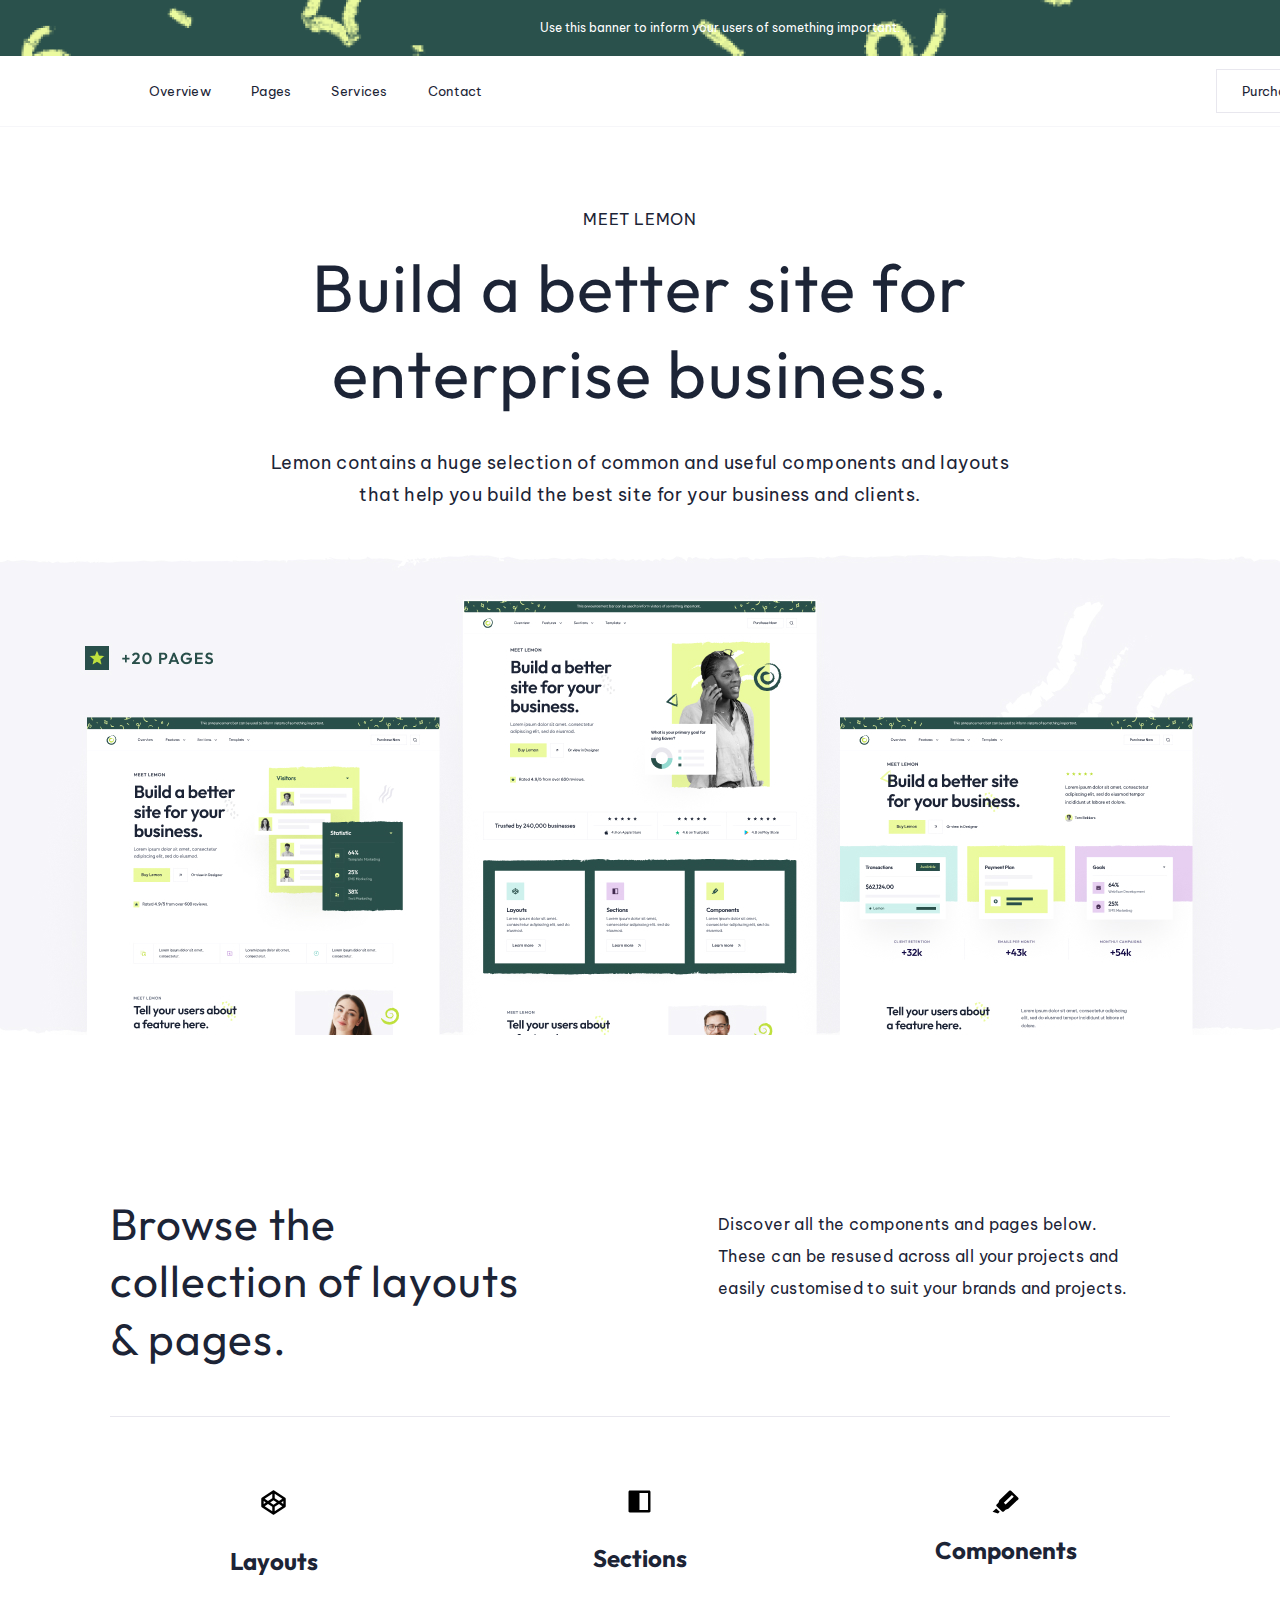
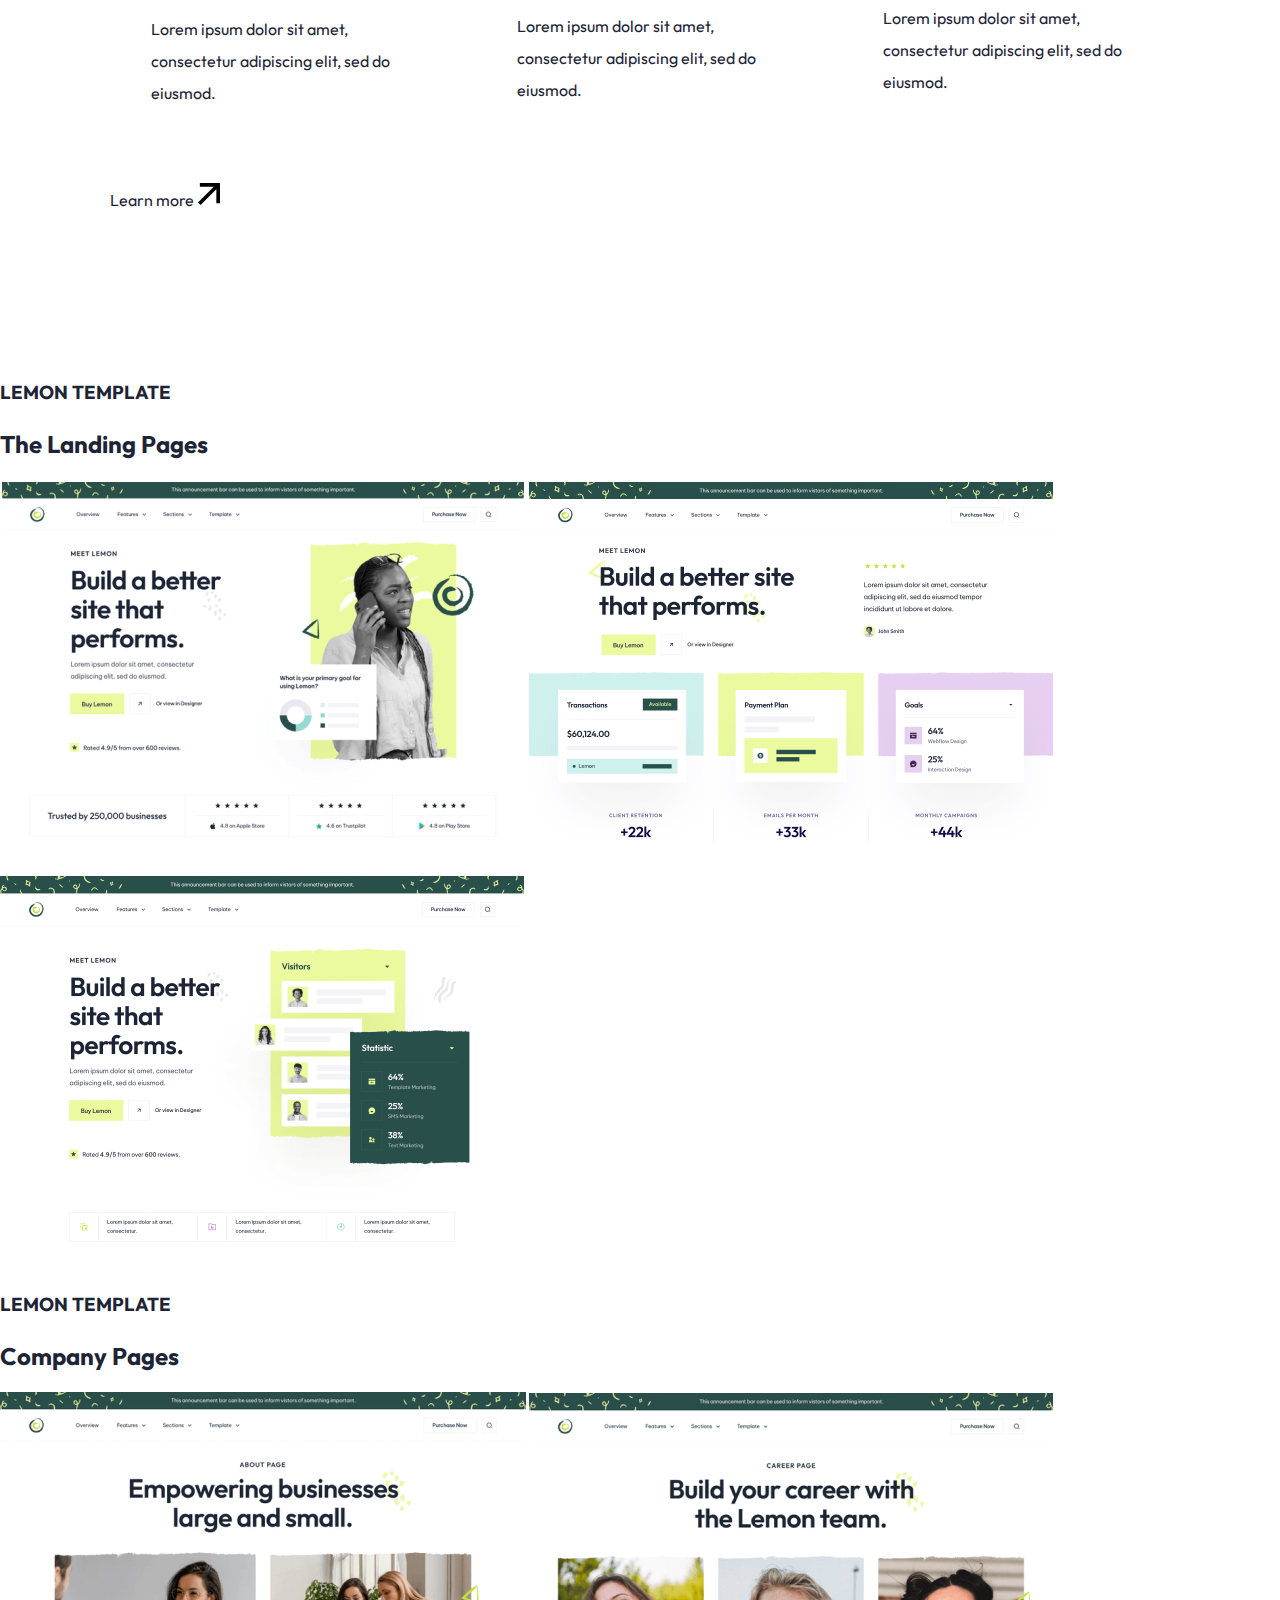
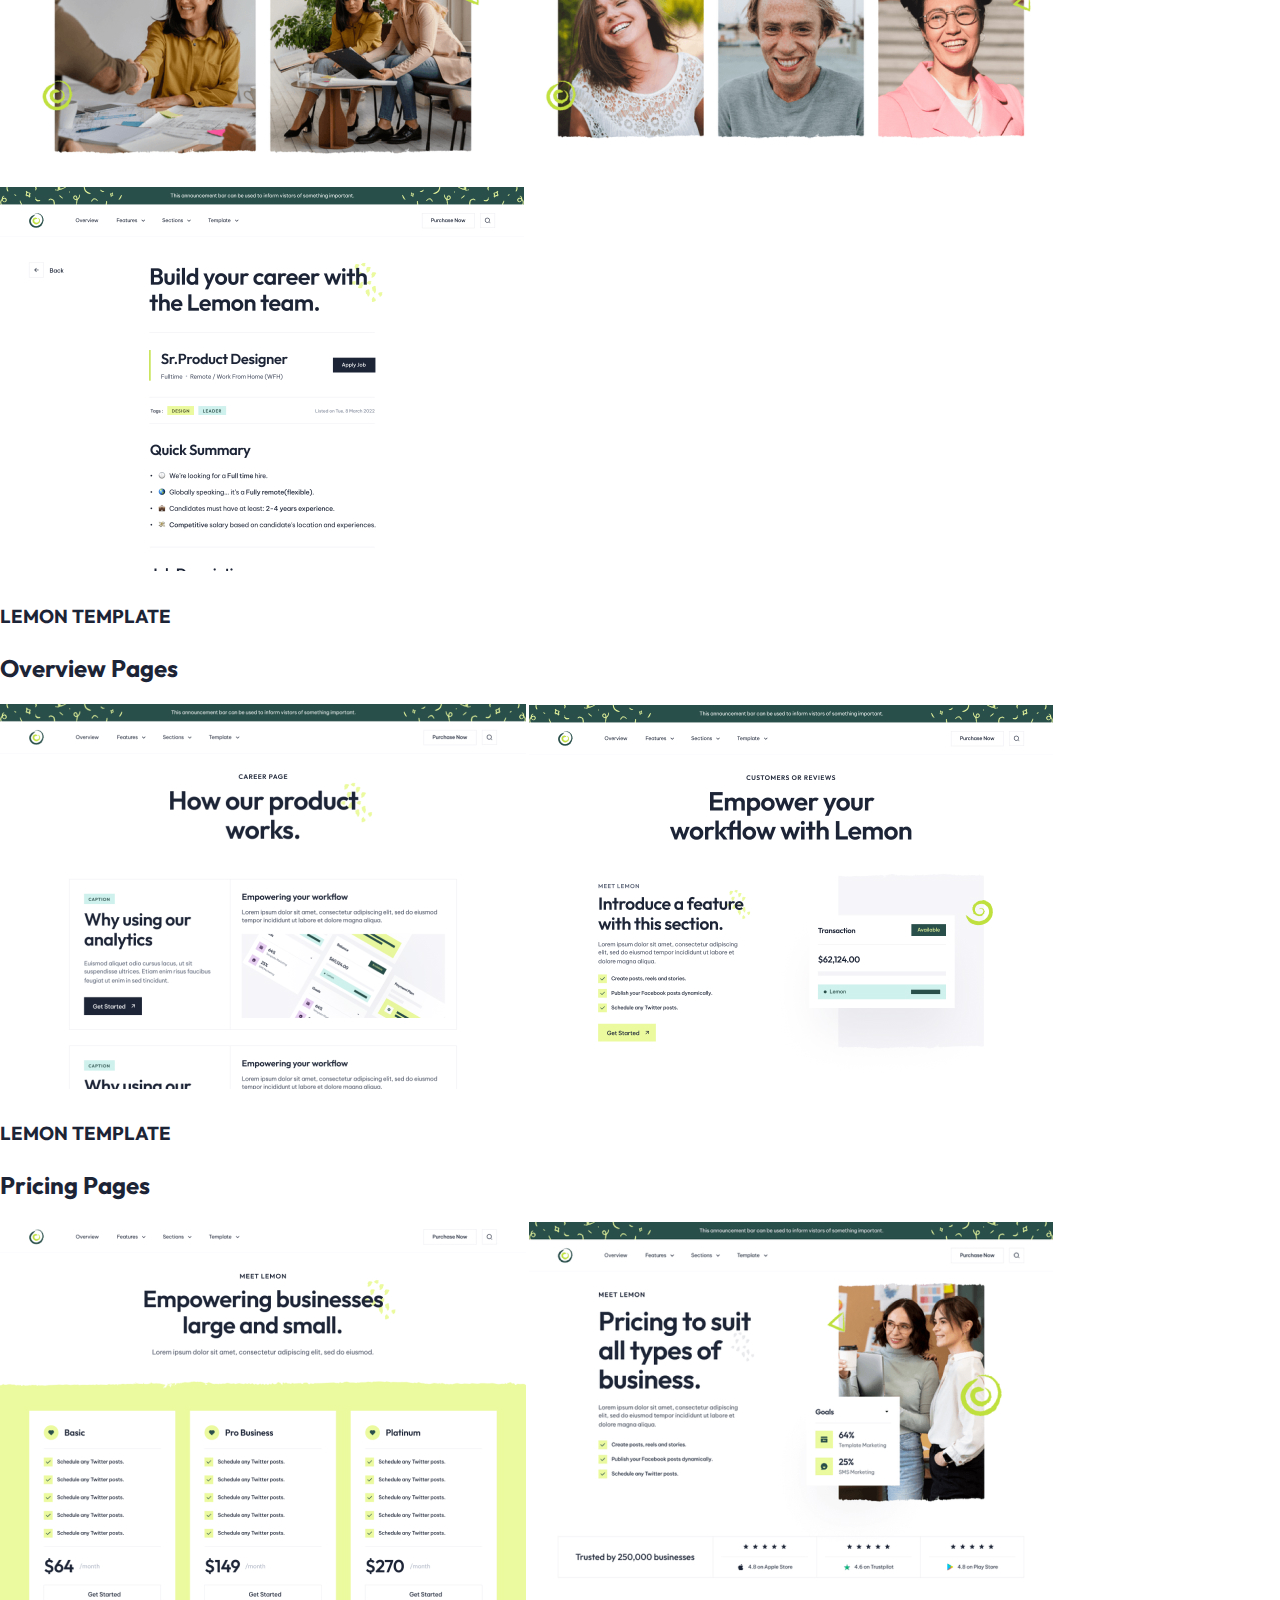
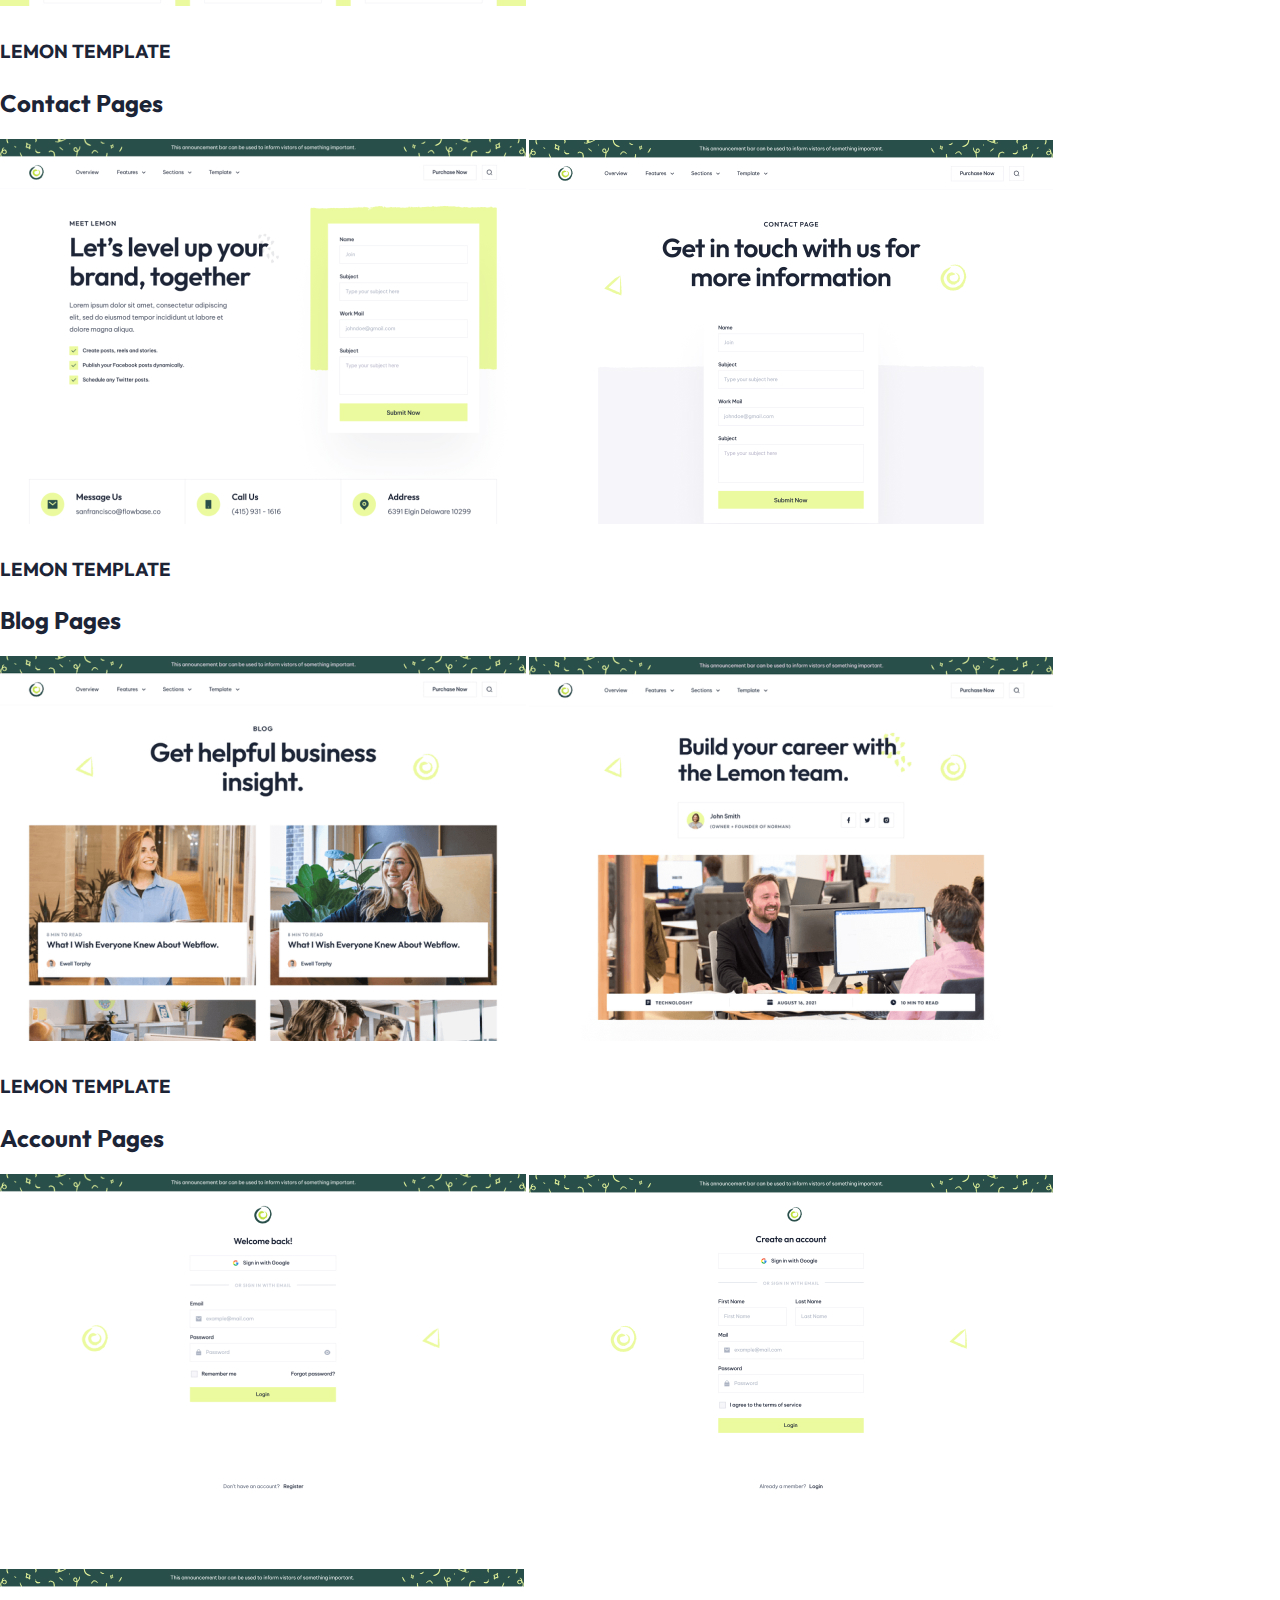
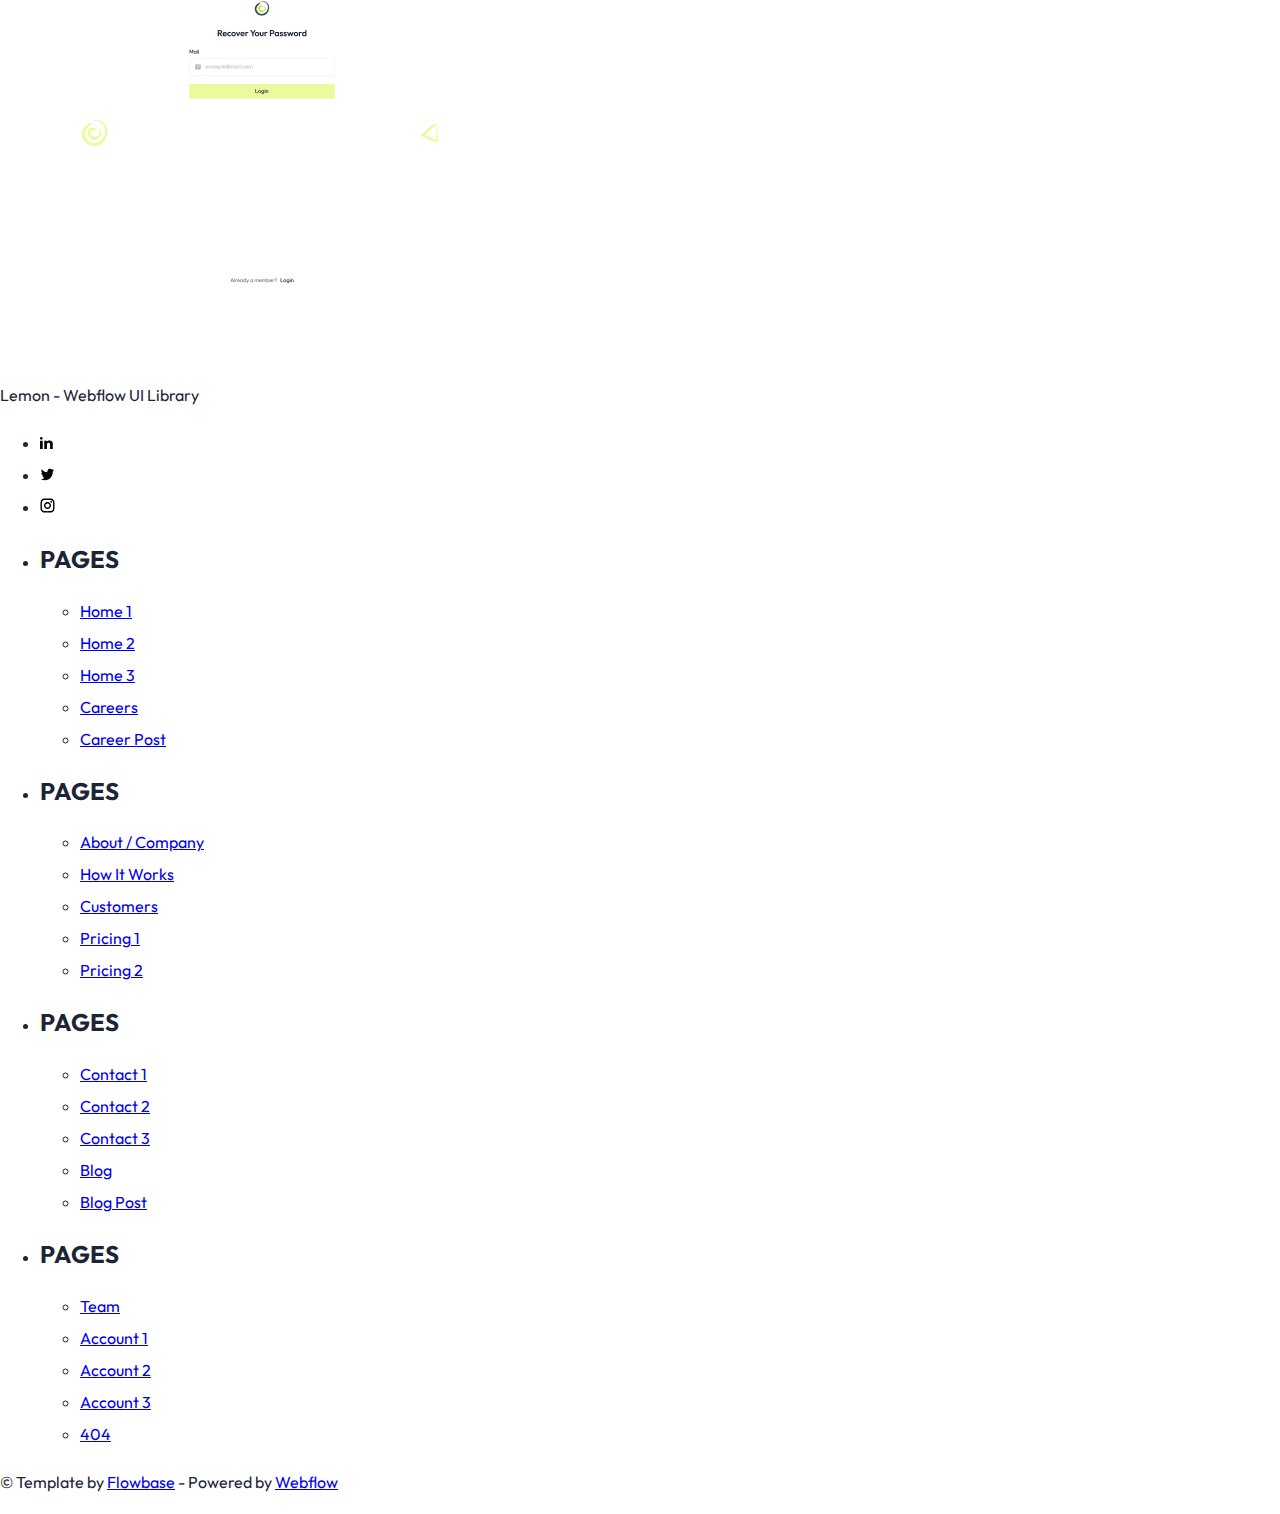
==== lemon-site/index.html @ c8328f9c "Добавляет" ====
<!DOCTYPE html>
<html lang="en">
  <head>
    <meta charset="UTF-8" />
    <meta name="viewport" content="width=device-width, initial-scale=1.0" />
    <link rel="preconnect" href="https://fonts.googleapis.com" />
    <link rel="preconnect" href="https://fonts.gstatic.com" crossorigin />
    <link
      href="https://fonts.googleapis.com/css2?family=Be+Vietnam+Pro&family=Outfit&display=swap"
      rel="stylesheet"
    />
    <link rel="stylesheet" href="css/style.css" />
    <title>Lemon</title>
  </head>
  <body>
    <header class="main-header">
      <p class="header-banner">
        Use this banner to inform your users of something important.
      </p>
      <nav class="main-header-navigation">
        <ul class="main-navigation-list">
          <li class="main-navigation-item">
            <a href="#" class="main-navigation-link">Overview</a>
          </li>
          <li class="main-navigation-item">
            <a href="#" class="main-navigation-link">Pages</a>
          </li>
          <li class="main-navigation-item">
            <a href="#" class="main-navigation-link">Services</a>
          </li>
          <li class="main-navigation-item">
            <a href="#" class="main-navigation-link">Contact</a>
          </li>
        </ul>
        <p class="header-purchase-button">
          <a href="#" class="header-purchase-link">Purchase Now</a>
        </p>
      </nav>
    </header>
    <main class="main-content">
      <section class="lead">
        <div class="lead-container">
          <h1 class="lead-title">MEET LEMON</h1>
          <p class="lead-parachraf">
            Build a better site for enterprise business.
          </p>
          <p class="lead-description">
            Lemon contains a huge selection of common and useful components and
            layouts that help you build the best site for your business and
            clients.
          </p>
        </div>

        <img
          src="img/promo-img.jpg"
          alt="lead-photo"
          class="lead-img"
          width="1280"
          height="480"
        />
      </section>
      <section class="advantages">
        <div class="advantages-container">
          <p class="advantages-lead">
            Browse the collection of layouts & pages.
          </p>
          <p class="advantages-description">
            Discover all the components and pages below. These can be resused
            across all your projects and easily customised to suit your brands
            and projects.
          </p>
        </div>
        <ul class="advantages-list">
          <li class="advantages-item">
            <div class="advantages-img-style">
              <img
                src="img/section-icon-1.svg"
                alt="box"
                class="advantages-item-img"
                width="25.46"
                height="25.46"
              />
            </div>
            <h2 class="advantages-item-title">Layouts</h2>
            <p class="advantages-item-description">
              Lorem ipsum dolor sit amet, consectetur adipiscing elit, sed do
              eiusmod.
            </p>
          </li>
          <li class="advantages-item">
            <div class="advantages-img-style">
              <img
                src="img/section-icon-2.svg"
                alt="window"
                class="advantages-item-img"
                width="22.92"
                height="22.92"
              />
            </div>

            <h2 class="advantages-item-title">Sections</h2>
            <p class="advantages-item-description">
              Lorem ipsum dolor sit amet, consectetur adipiscing elit, sed do
              eiusmod.
            </p>
          </li>
          <li class="advantages-item">
            <img
              src="img/section-icon-3.svg"
              alt="pen"
              class="advantages-item-img"
              width="26.03"
              height="24.23"
            />
            <h2 class="advantages-item-title">Components</h2>
            <p class="advantages-item-description">
              Lorem ipsum dolor sit amet, consectetur adipiscing elit, sed do
              eiusmod.
            </p>
          </li>
        </ul>
        <p class="advantages-more-button">
          <span class="advantage-more-text">Learn more</span>
          <a href="#" class="advantages-more-link">
            <img
              src="img/more-arrow.svg"
              alt="More"
              class="advantages-more-img"
              width="24"
              height="24"
            />
          </a>
        </p>
      </section>
      <section class="lemon-site-previews">
        <section class="lemon-landing lemon-preview-section">
          <h3 class="lemon-title">LEMON TEMPLATE</h3>
          <h2 class="lemon-section-title">The Landing Pages</h2>
          <img
            src="img/landing-photop-1.jpg"
            alt="landing photo"
            class="landing-img"
            width="526"
            height="386"
          />
          <img
            src="img/landing-photop-2.jpg"
            alt="landing photo"
            class="landing-img"
            width="524"
            height="384"
          />
          <img
            src="img/landing-photop-3.jpg"
            alt="landing photo"
            class="landing-img"
            width="524"
            height="384"
          />
        </section>

        <section class="company-landing lemon-preview-section">
          <h3 class="lemon-title">LEMON TEMPLATE</h3>
          <h2 class="lemon-section-title">Company Pages</h2>
          <img
            src="img/company-img-1.jpg"
            alt="company photo"
            class="company-img"
            width="526"
            height="385"
          />
          <img
            src="img/company-img-2.jpg"
            alt="company photo"
            class="company-img"
            width="524"
            height="384"
          />
          <img
            src="img/company-img-3.jpg"
            alt="company photo"
            class="company-img"
            width="524"
            height="384"
          />
        </section>

        <section class="overview-landing lemon-preview-section">
          <h3 class="lemon-title">LEMON TEMPLATE</h3>
          <h2 class="lemon-section-title">Overview Pages</h2>
          <img
            src="img/overview-img-1.jpg"
            alt="overview photo"
            class="overview-img"
            width="526"
            height="385"
          />
          <img
            src="img/overview-img-2.jpg"
            alt="overview photo"
            class="overview-img"
            width="524"
            height="384"
          />
        </section>

        <section class="pricing-landing lemon-preview-section">
          <h3 class="lemon-title">LEMON TEMPLATE</h3>
          <h2 class="lemon-section-title">Pricing Pages</h2>
          <img
            src="img/pricing-img-1.jpg"
            alt="pricing photo"
            class="pricing-img"
            width="526"
            height="385"
          />
          <img
            src="img/pricing-img-2.jpg"
            alt="pricing photo"
            class="pricing-img"
            width="524"
            height="384"
          />
        </section>

        <section class="contact-landing lemon-preview-section">
          <h3 class="lemon-title">LEMON TEMPLATE</h3>
          <h2 class="lemon-section-title">Contact Pages</h2>
          <img
            src="img/contact-img-1.jpg"
            alt="contact photo"
            class="contact-img"
            width="526"
            height="385"
          />
          <img
            src="img/contact-img-2.jpg"
            alt="contact photo"
            class="contact-img"
            width="524"
            height="384"
          />
        </section>

        <section class="blog-landing lemon-preview-section">
          <h3 class="lemon-title">LEMON TEMPLATE</h3>
          <h2 class="lemon-section-title">Blog Pages</h2>
          <img
            src="img/blog-img-1.jpg"
            alt="blog photo"
            class="blog-img"
            width="526"
            height="385"
          />
          <img
            src="img/blog-img-2.jpg"
            alt="blog photo"
            class="blog-img"
            width="524"
            height="384"
          />
        </section>

        <section class="account-landing lemon-preview-section">
          <h3 class="lemon-title">LEMON TEMPLATE</h3>
          <h2 class="lemon-section-title">Account Pages</h2>
          <img
            src="img/account-img-1.jpg"
            alt="account photo"
            class="account-img"
            width="526"
            height="385"
          />
          <img
            src="img/account-img-2.jpg"
            alt="account photo"
            class="account-img"
            width="524"
            height="384"
          />
          <img
            src="img/account-img-3.jpg"
            alt="account photo"
            class="account-img"
            width="524"
            height="384"
          />
        </section>
      </section>
    </main>
    <footer class="main-footer">
      <p class="main-footer-description">Lemon - Webflow UI Library</p>
      <ul class="main-footer-social-list">
        <li class="social-list-item">
          <a href="#" class="social-list-link"
            ><img
              src="img/in.svg"
              alt="in"
              class="social-list-img"
              width="12.75"
              height="12"
          /></a>
        </li>
        <li class="social-list-item">
          <a href="#" class="social-list-link"
            ><img
              src="img/twitter.svg"
              alt="twitter"
              class="social-list-img"
              width="15.29"
              height="12.43"
          /></a>
        </li>
        <li class="social-list-item">
          <a href="#" class="social-list-link"
            ><img
              src="img/instagramm.svg"
              alt="instagramm"
              class="social-list-img"
              width="15"
              height="15"
          /></a>
        </li>
      </ul>

      <ul class="main-footer-navigation-list">
        <li class="main-footer-navigation-item">
          <h2 class="topic-title">PAGES</h2>
          <ul class="topic-list">
            <li class="topic-list-item">
              <a href="#" class="topic-item-link">Home 1</a>
            </li>
            <li class="topic-list-item">
              <a href="#" class="topic-item-link">Home 2</a>
            </li>
            <li class="topic-list-item">
              <a href="#" class="topic-item-link">Home 3</a>
            </li>
            <li class="topic-list-item">
              <a href="#" class="topic-item-link">Careers</a>
            </li>
            <li class="topic-list-item">
              <a href="#" class="topic-item-link">Career Post</a>
            </li>
          </ul>
        </li>

        <li class="main-footer-navigation-item">
          <h2 class="topic-title">PAGES</h2>
          <ul class="topic-list">
            <li class="topic-list-item">
              <a href="#" class="topic-item-link">About / Company</a>
            </li>
            <li class="topic-list-item">
              <a href="#" class="topic-item-link">How It Works</a>
            </li>
            <li class="topic-list-item">
              <a href="#" class="topic-item-link">Customers</a>
            </li>
            <li class="topic-list-item">
              <a href="#" class="topic-item-link">Pricing 1</a>
            </li>
            <li class="topic-list-item">
              <a href="#" class="topic-item-link">Pricing 2</a>
            </li>
          </ul>
        </li>

        <li class="main-footer-navigation-item">
          <h2 class="topic-title">PAGES</h2>
          <ul class="topic-list">
            <li class="topic-list-item">
              <a href="#" class="topic-item-link">Contact 1</a>
            </li>
            <li class="topic-list-item">
              <a href="#" class="topic-item-link">Contact 2</a>
            </li>
            <li class="topic-list-item">
              <a href="#" class="topic-item-link">Contact 3</a>
            </li>
            <li class="topic-list-item">
              <a href="#" class="topic-item-link">Blog</a>
            </li>
            <li class="topic-list-item">
              <a href="#" class="topic-item-link">Blog Post</a>
            </li>
          </ul>
        </li>

        <li class="main-footer-navigation-item">
          <h2 class="topic-title">PAGES</h2>
          <ul class="topic-list">
            <li class="topic-list-item">
              <a href="#" class="topic-item-link">Team</a>
            </li>
            <li class="topic-list-item">
              <a href="#" class="topic-item-link">Account 1</a>
            </li>
            <li class="topic-list-item">
              <a href="#" class="topic-item-link">Account 2</a>
            </li>
            <li class="topic-list-item">
              <a href="#" class="topic-item-link">Account 3</a>
            </li>
            <li class="topic-list-item">
              <a href="#" class="topic-item-link">404</a>
            </li>
          </ul>
        </li>
      </ul>
      <p class="copyright">
        © Template by <a href="#" class="copyright-link">Flowbase</a> - Powered
        by <a href="#" class="copyright-link">Webflow</a>
      </p>
    </footer>
  </body>
</html>
---- lemon-site/css/style.css ----
body {
  margin: 0;
  padding: 0;
  font-family: "Outfit", sans-serif;
  font-size: 16px;
  line-height: 32px;
  color: #1c2436;
  background-color: #ffffff;
}

.main-header {
  width: 1440px;
  margin: 0 auto;
  margin-bottom: 80px;
  padding: 0;
  border-bottom: 1px solid #f6f6f9;
}

.header-banner {
  font-family: "Be Vietnam Pro";
  font-size: 12px;
  line-height: 24px;
  text-align: center;
  background-image: url(../img/header-bg.png);
  margin: 0;
  padding: 16px 0;
  color: #ffffff;
}

.main-header-navigation {
  width: 1280px;
  margin: 0 auto;
  display: flex;
  justify-content: space-between;
}

.main-navigation-list {
  display: flex;
  align-items: center;
  gap: 40px;
  margin-left: 68.8px;
  padding: 0;
  list-style-type: none;
  font-family: Be Vietnam Pro;
  font-size: 13px;
  line-height: 24px;
  letter-spacing: 0.28px;
}

.main-navigation-link {
  color: #1c2436;
  text-decoration: none;
}

.header-purchase-button {
  display: flex;
  font-family: Be Vietnam Pro;
  font-size: 13px;
  line-height: 24px; /* 184.615% */
  letter-spacing: 0.14px;
}

.header-purchase-link {
  color: #1c2436;
  text-decoration: none;
  padding: 9px 25px;
  border: 1px solid #e8e7ee;
}

.lead {
  width: 1280px;
  margin: 0 auto;
  margin-bottom: 160px;
  padding: 0;
}

.lead-container {
  width: 770px;
  margin: 0 auto;
  margin-bottom: 40px;
  padding-bottom: 4px;
}

.lead-title {
  text-align: center;
  font-family: Be Vietnam Pro;
  font-size: 16px;
  font-weight: 400;
  line-height: 24px; /* 150% */
  letter-spacing: 0.64px;
  text-transform: uppercase;
  margin: 0;
  margin-bottom: 13px;
}

.lead-parachraf {
  text-align: center;
  font-size: 67px;
  line-height: 86.4px; /* 128.955% */
  letter-spacing: 1.44px;
  margin: 0;
  margin-bottom: 30px;
}

.lead-description {
  text-align: center;
  font-family: Be Vietnam Pro;
  font-size: 18px;
  letter-spacing: 0.36px;
  margin: 0 2px;
}

.lead-img {
  display: block;
}

.advantages {
  width: 1060px;
  margin: 0 auto;
  margin-bottom: 160px;
}

.advantages-lead {
  font-size: 44px;
  line-height: 57.6px; /* 130.909% */
  letter-spacing: 0.96px;
  margin: 0;
  width: 432px;
}

.advantages-description {
  font-family: Be Vietnam Pro;
  letter-spacing: 0.36px;
  margin: 0;
  margin-bottom: 4px;
  margin-right: 21px;
  margin-top: 13px;
  width: 431px;
}

.advantages-container {
  display: flex;
  justify-content: space-between;
  margin: 0;
  margin-bottom: 32px;
  padding: 0;
  padding-bottom: 48px;
  border-bottom: 1px solid #e8e7ee;
}

.advantages-list {
  display: flex;
  flex-wrap: wrap;
  padding: 0;
  margin: 0;
  list-style: none;
  gap: 39px;
}

.advantages-item {
  width: 245px;
  padding: 41px;
  display: flex;
  flex-direction: column;
  align-items: center;
}
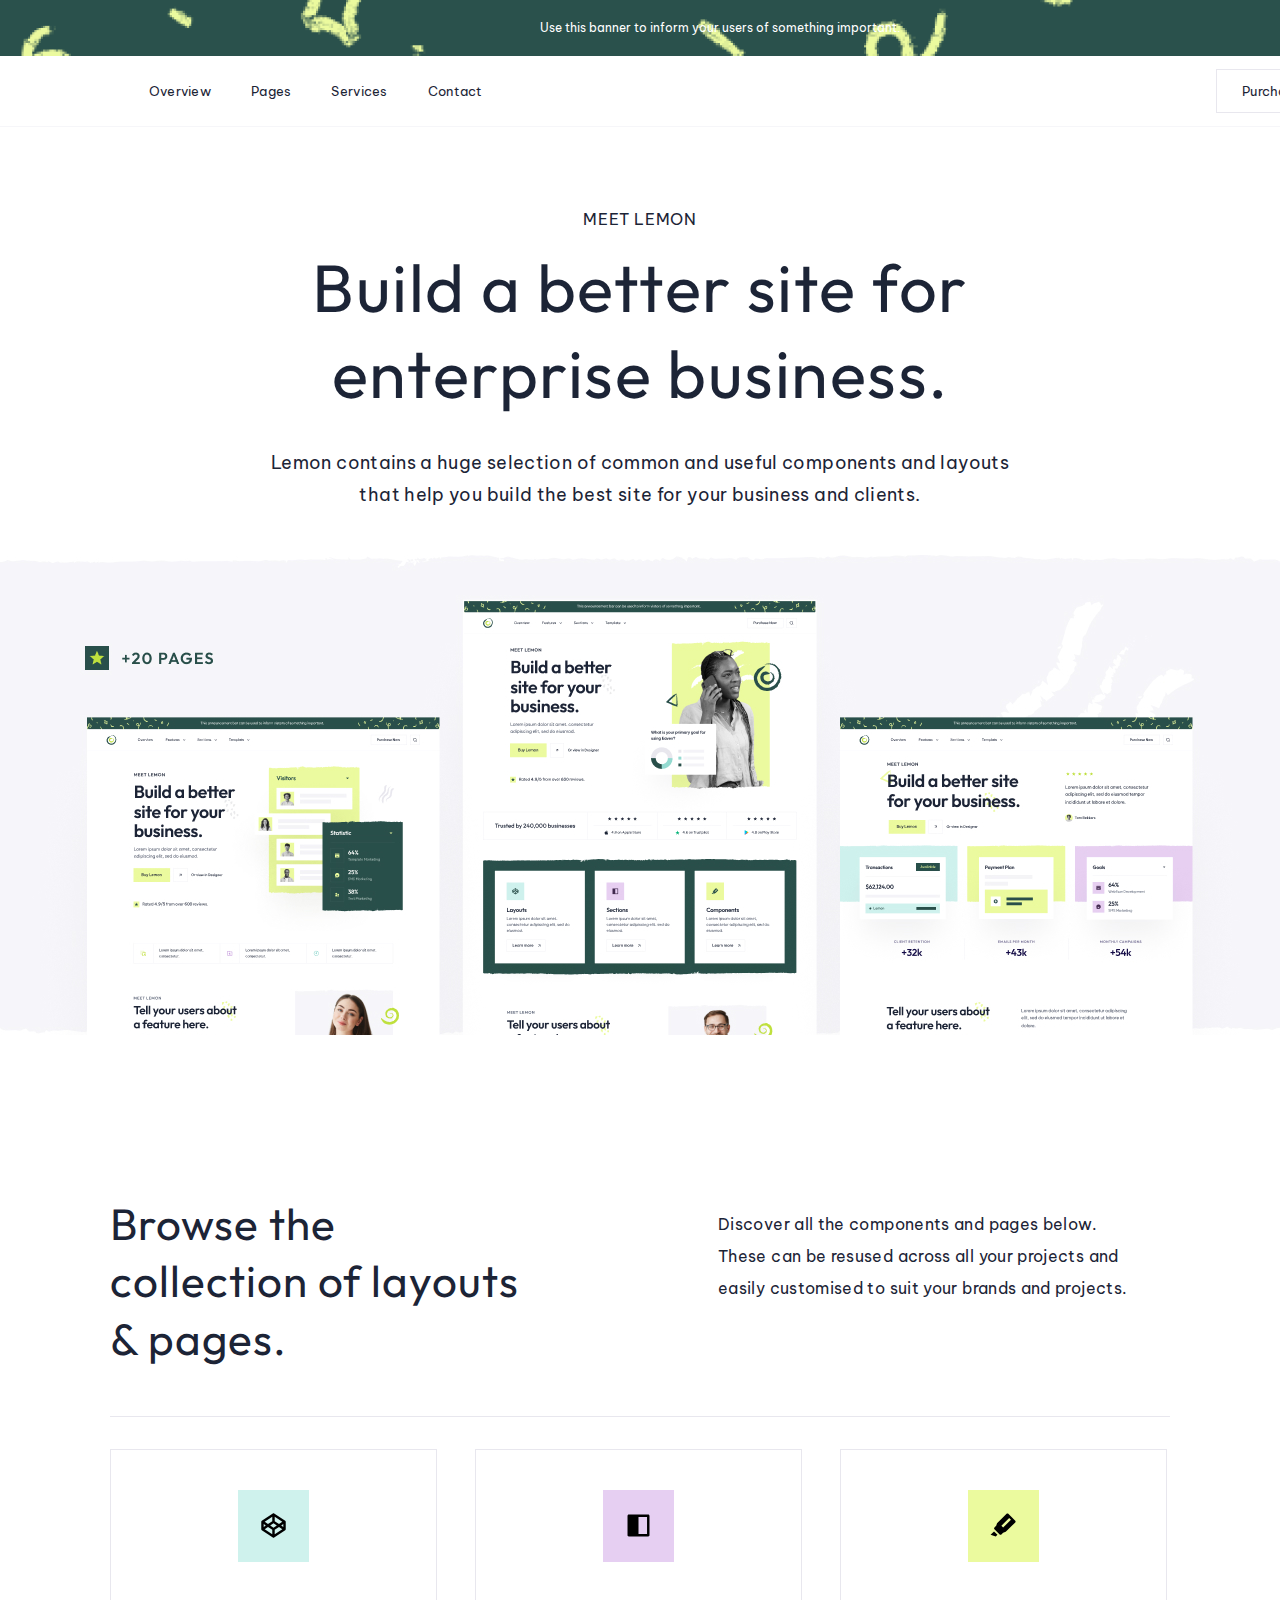
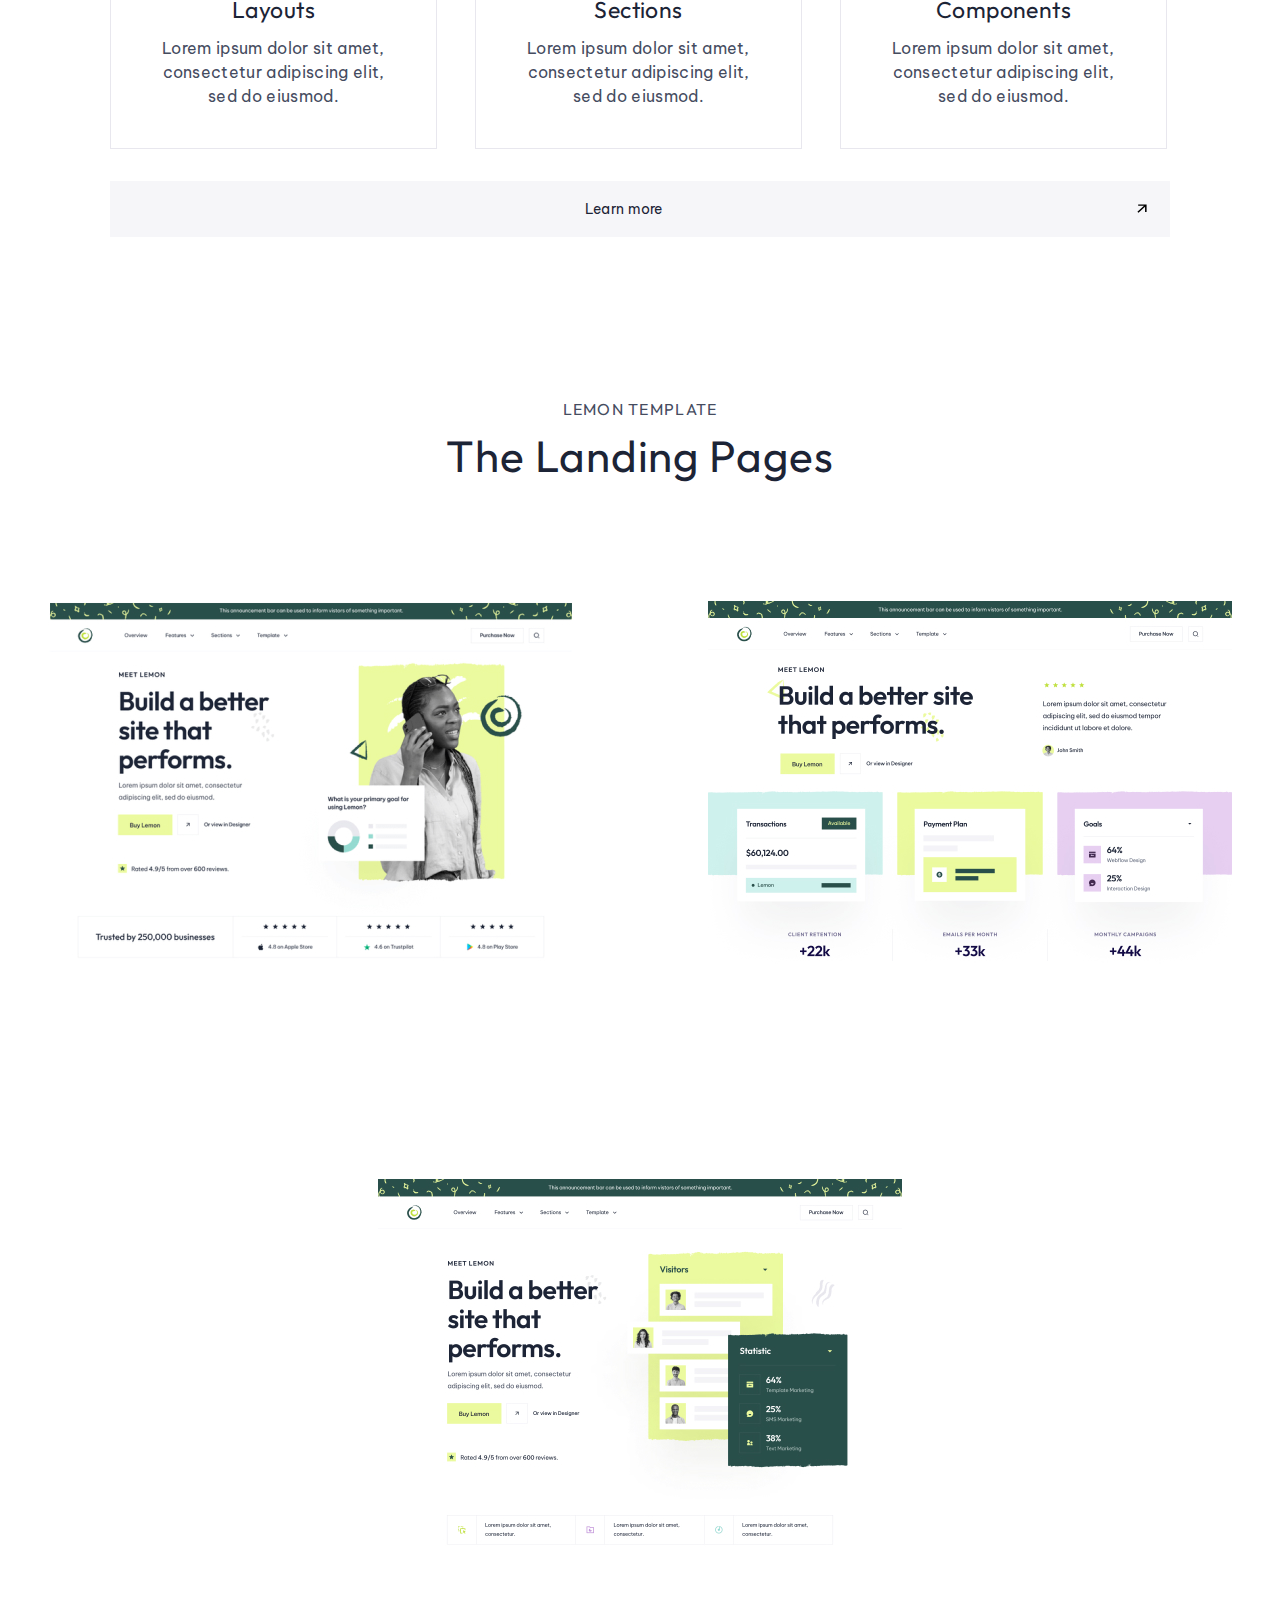
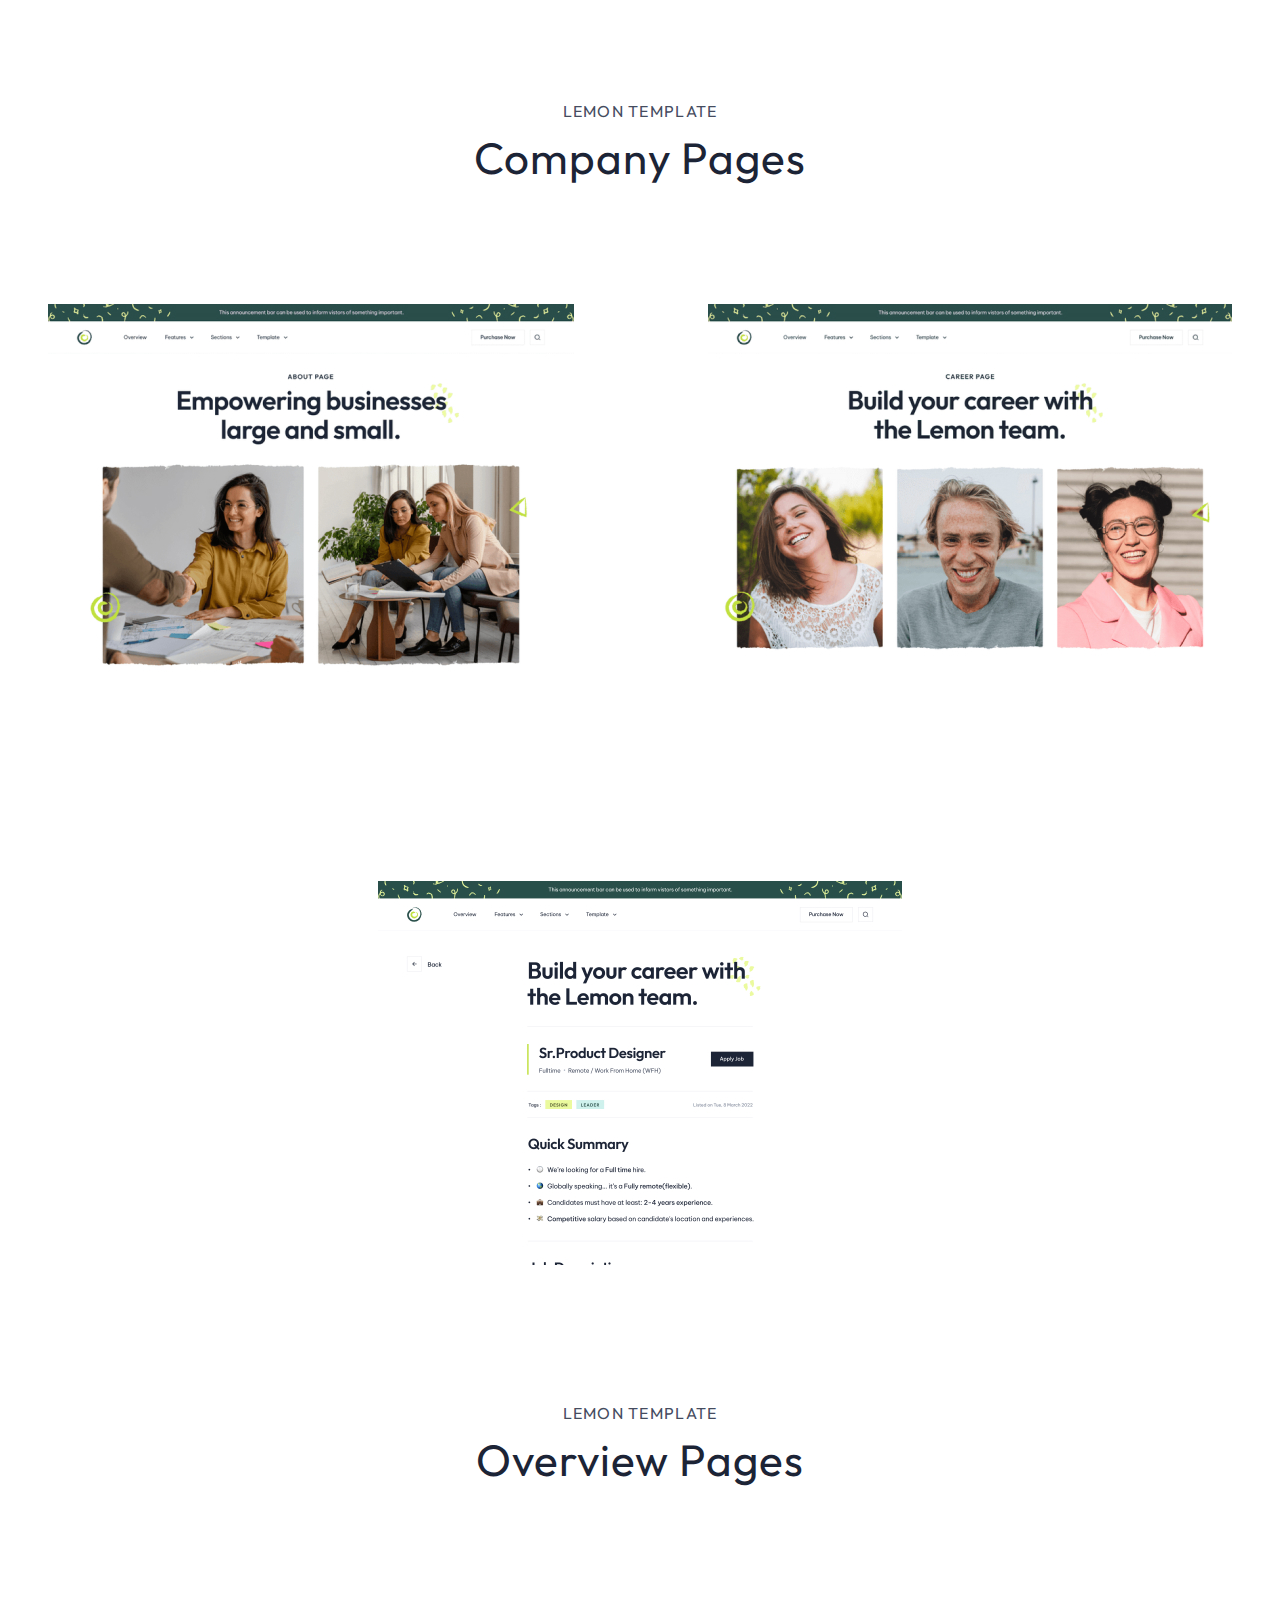
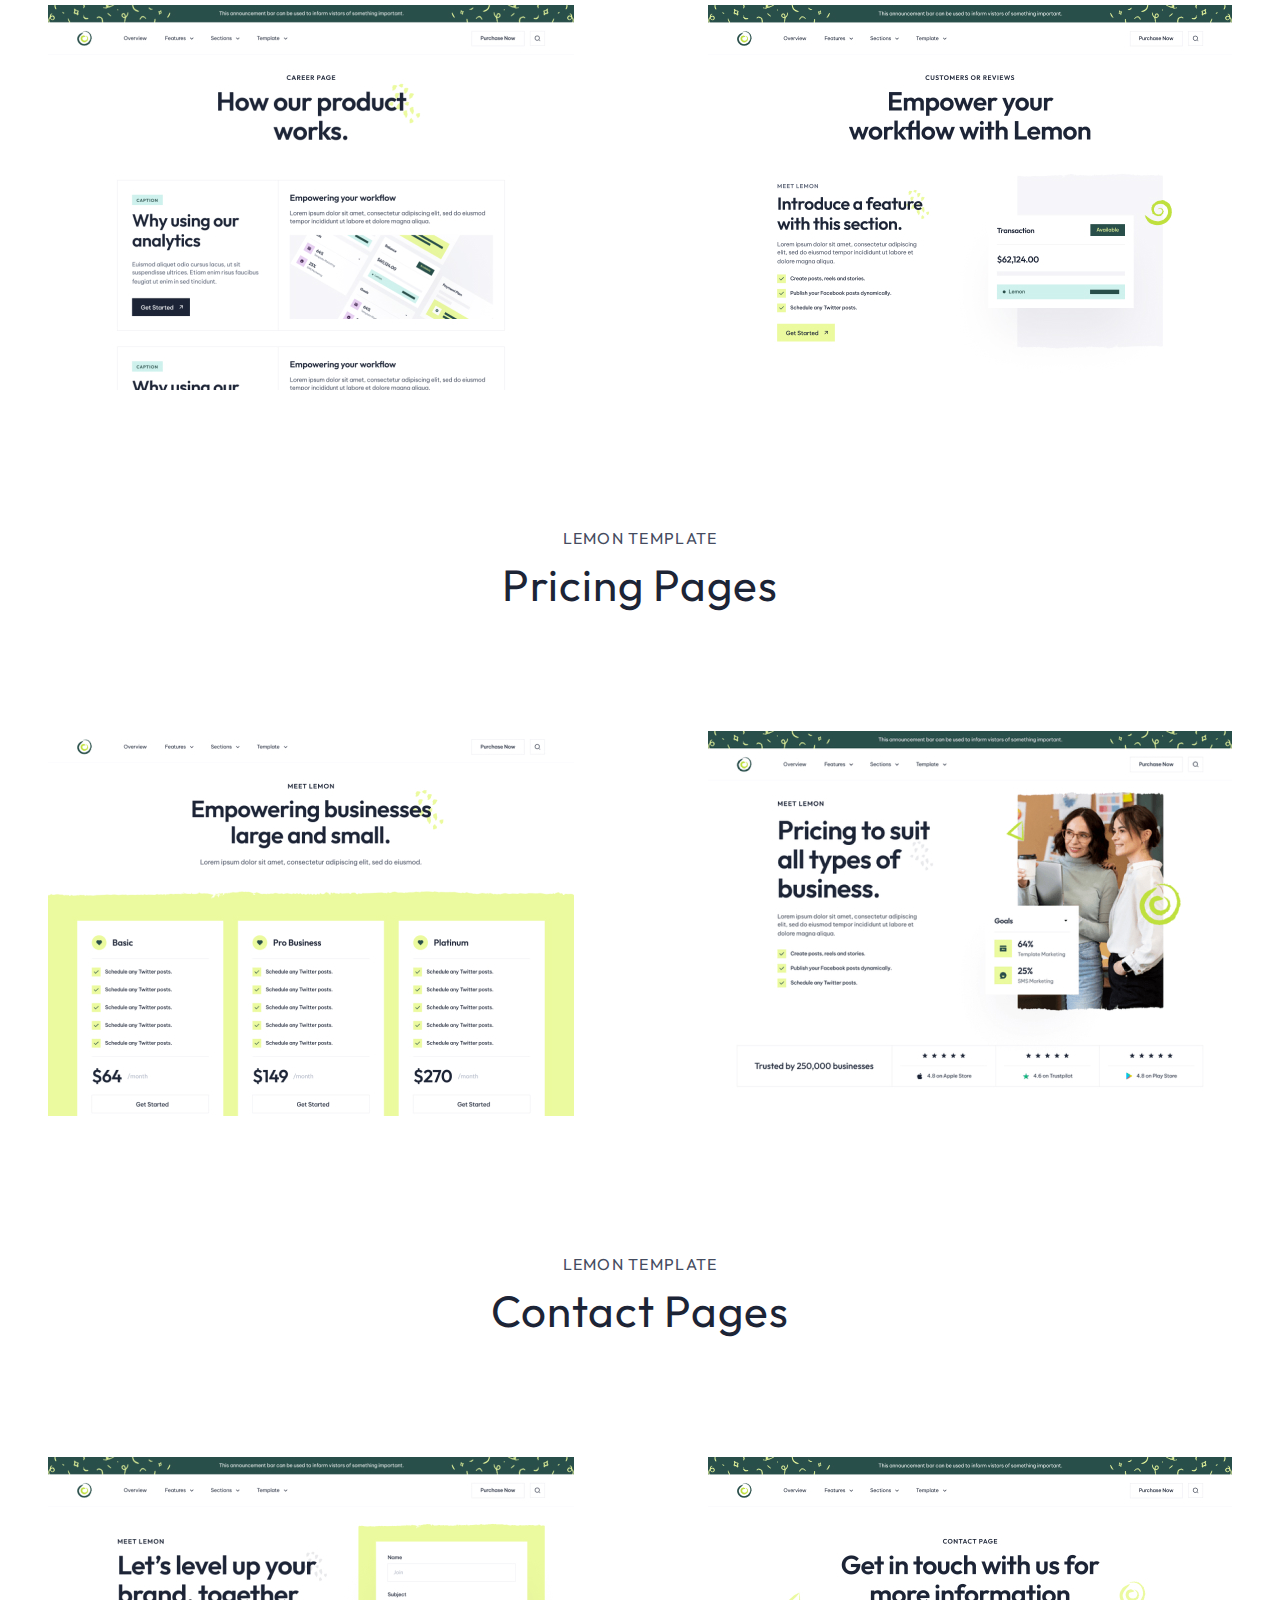
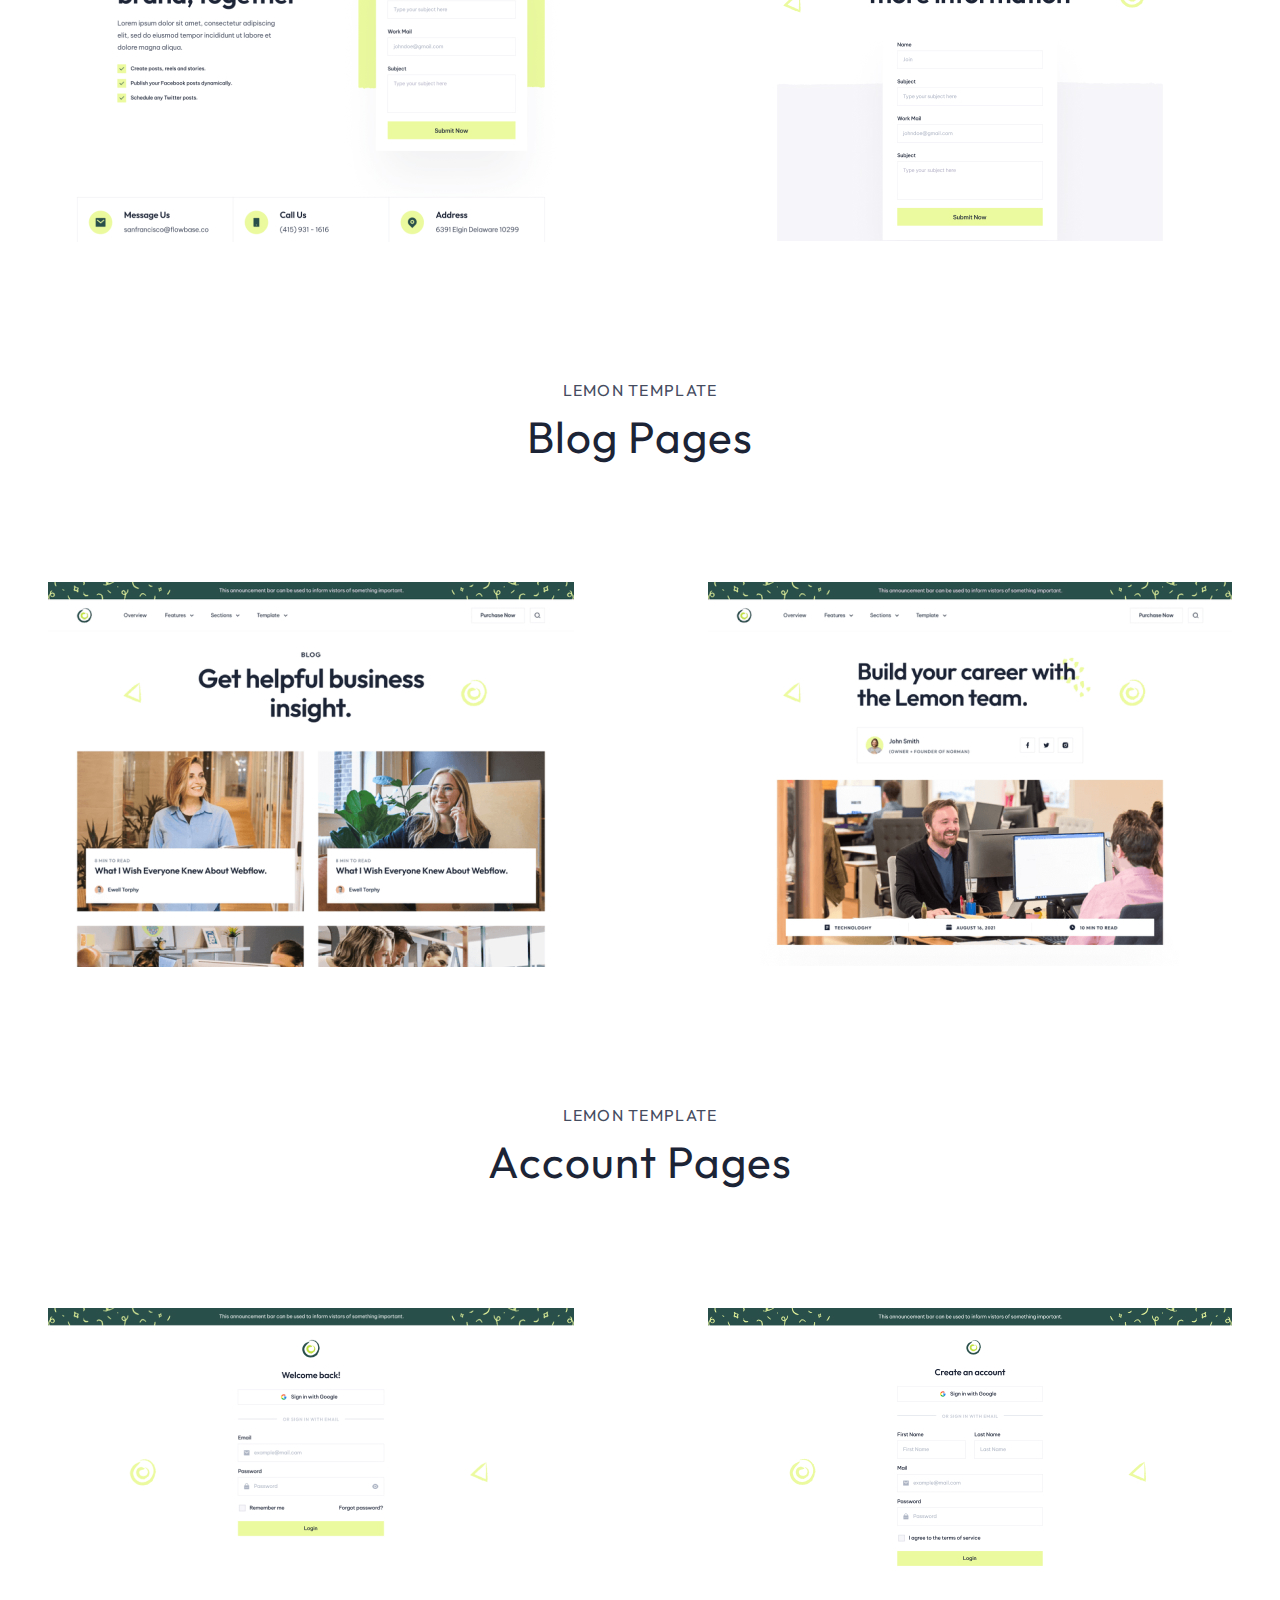
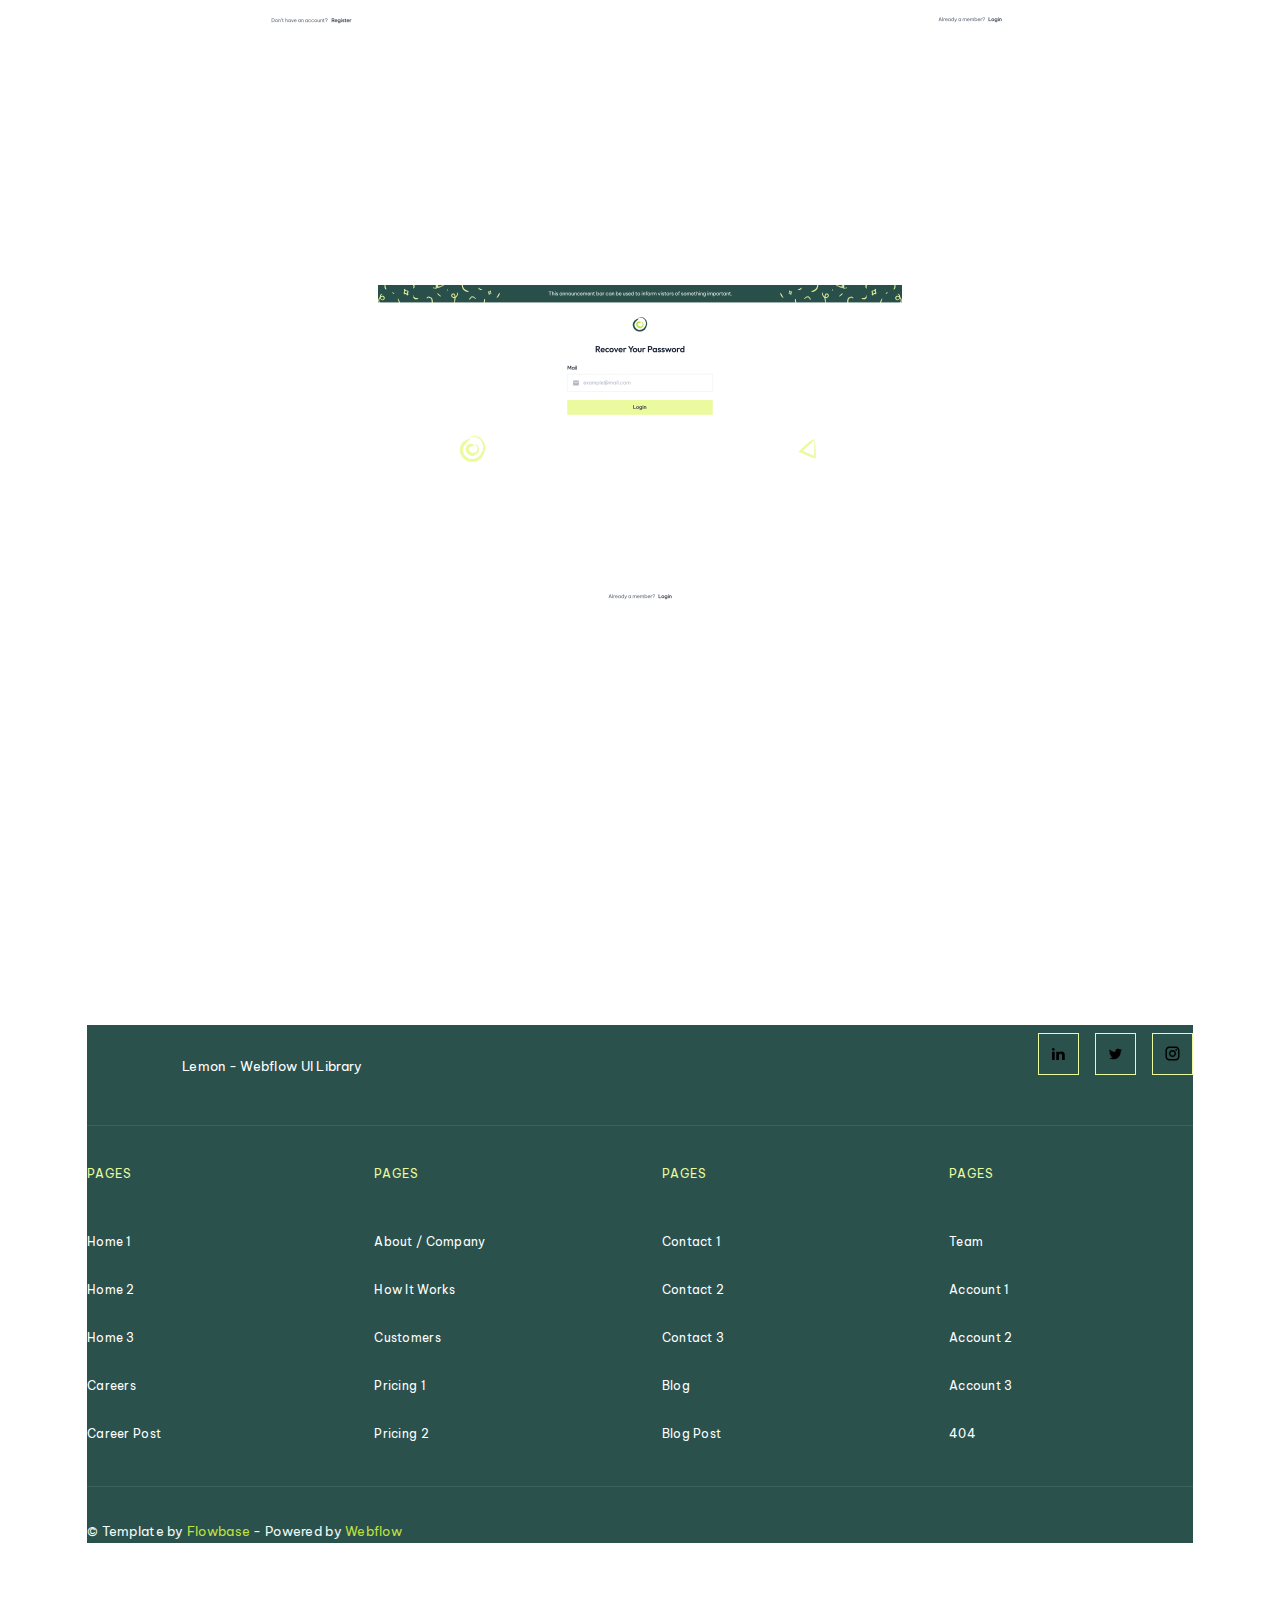
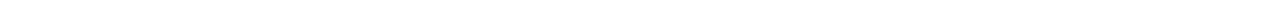
==== commit 19bffc01: "Заканчивает lemon-site" ====
--- a/lemon-site/index.html
+++ b/lemon-site/index.html
@@ -50,7 +50,6 @@
             clients.
           </p>
         </div>
-
         <img
           src="img/promo-img.jpg"
           alt="lead-photo"
@@ -76,7 +75,7 @@
               <img
                 src="img/section-icon-1.svg"
                 alt="box"
-                class="advantages-item-img"
+                class="advantages-item-img-box"
                 width="25.46"
                 height="25.46"
               />
@@ -92,12 +91,11 @@
               <img
                 src="img/section-icon-2.svg"
                 alt="window"
-                class="advantages-item-img"
+                class="advantages-item-img-window"
                 width="22.92"
                 height="22.92"
               />
             </div>
-
             <h2 class="advantages-item-title">Sections</h2>
             <p class="advantages-item-description">
               Lorem ipsum dolor sit amet, consectetur adipiscing elit, sed do
@@ -105,13 +103,15 @@
             </p>
           </li>
           <li class="advantages-item">
-            <img
-              src="img/section-icon-3.svg"
-              alt="pen"
-              class="advantages-item-img"
-              width="26.03"
-              height="24.23"
-            />
+            <div class="advantages-img-style">
+              <img
+                src="img/section-icon-3.svg"
+                alt="pen"
+                class="advantages-item-img-pen"
+                width="26.03"
+                height="24.23"
+              />
+            </div>
             <h2 class="advantages-item-title">Components</h2>
             <p class="advantages-item-description">
               Lorem ipsum dolor sit amet, consectetur adipiscing elit, sed do
@@ -126,8 +126,8 @@
               src="img/more-arrow.svg"
               alt="More"
               class="advantages-more-img"
-              width="24"
-              height="24"
+              width="9.18"
+              height="9.18"
             />
           </a>
         </p>
@@ -136,282 +136,290 @@
         <section class="lemon-landing lemon-preview-section">
           <h3 class="lemon-title">LEMON TEMPLATE</h3>
           <h2 class="lemon-section-title">The Landing Pages</h2>
-          <img
-            src="img/landing-photop-1.jpg"
-            alt="landing photo"
-            class="landing-img"
-            width="526"
-            height="386"
-          />
-          <img
-            src="img/landing-photop-2.jpg"
-            alt="landing photo"
-            class="landing-img"
-            width="524"
-            height="384"
-          />
-          <img
-            src="img/landing-photop-3.jpg"
-            alt="landing photo"
-            class="landing-img"
-            width="524"
-            height="384"
-          />
-        </section>
-
+          <div class="previews-container">
+            <img
+              src="img/landing-photop-1.jpg"
+              alt="landing photo"
+              class="landing-img previews-img"
+              width="526"
+              height="386"
+            />
+            <img
+              src="img/landing-photop-2.jpg"
+              alt="landing photo"
+              class="landing-img previews-img"
+              width="524"
+              height="384"
+            />
+            <img
+              src="img/landing-photop-3.jpg"
+              alt="landing photo"
+              class="landing-img previews-img"
+              width="524"
+              height="384"
+            />
+          </div>
+        </section>
         <section class="company-landing lemon-preview-section">
           <h3 class="lemon-title">LEMON TEMPLATE</h3>
           <h2 class="lemon-section-title">Company Pages</h2>
-          <img
-            src="img/company-img-1.jpg"
-            alt="company photo"
-            class="company-img"
-            width="526"
-            height="385"
-          />
-          <img
-            src="img/company-img-2.jpg"
-            alt="company photo"
-            class="company-img"
-            width="524"
-            height="384"
-          />
-          <img
-            src="img/company-img-3.jpg"
-            alt="company photo"
-            class="company-img"
-            width="524"
-            height="384"
-          />
-        </section>
-
+          <div class="previews-container">
+            <img
+              src="img/company-img-1.jpg"
+              alt="company photo"
+              class="company-img previews-img"
+              width="526"
+              height="385"
+            />
+            <img
+              src="img/company-img-2.jpg"
+              alt="company photo"
+              class="company-img previews-img"
+              width="524"
+              height="384"
+            />
+            <img
+              src="img/company-img-3.jpg"
+              alt="company photo"
+              class="company-img previews-img"
+              width="524"
+              height="384"
+            />
+          </div>
+        </section>
         <section class="overview-landing lemon-preview-section">
           <h3 class="lemon-title">LEMON TEMPLATE</h3>
           <h2 class="lemon-section-title">Overview Pages</h2>
-          <img
-            src="img/overview-img-1.jpg"
-            alt="overview photo"
-            class="overview-img"
-            width="526"
-            height="385"
-          />
-          <img
-            src="img/overview-img-2.jpg"
-            alt="overview photo"
-            class="overview-img"
-            width="524"
-            height="384"
-          />
-        </section>
-
+          <div class="previews-container">
+            <img
+              src="img/overview-img-1.jpg"
+              alt="overview photo"
+              class="overview-img previews-img"
+              width="526"
+              height="385"
+            />
+            <img
+              src="img/overview-img-2.jpg"
+              alt="overview photo"
+              class="overview-img previews-img"
+              width="524"
+              height="384"
+            />
+          </div>
+        </section>
         <section class="pricing-landing lemon-preview-section">
           <h3 class="lemon-title">LEMON TEMPLATE</h3>
           <h2 class="lemon-section-title">Pricing Pages</h2>
-          <img
-            src="img/pricing-img-1.jpg"
-            alt="pricing photo"
-            class="pricing-img"
-            width="526"
-            height="385"
-          />
-          <img
-            src="img/pricing-img-2.jpg"
-            alt="pricing photo"
-            class="pricing-img"
-            width="524"
-            height="384"
-          />
-        </section>
-
+          <div class="previews-container">
+            <img
+              src="img/pricing-img-1.jpg"
+              alt="pricing photo"
+              class="pricing-img previews-img"
+              width="526"
+              height="385"
+            />
+            <img
+              src="img/pricing-img-2.jpg"
+              alt="pricing photo"
+              class="pricing-img previews-img"
+              width="524"
+              height="384"
+            />
+          </div>
+        </section>
         <section class="contact-landing lemon-preview-section">
           <h3 class="lemon-title">LEMON TEMPLATE</h3>
           <h2 class="lemon-section-title">Contact Pages</h2>
-          <img
-            src="img/contact-img-1.jpg"
-            alt="contact photo"
-            class="contact-img"
-            width="526"
-            height="385"
-          />
-          <img
-            src="img/contact-img-2.jpg"
-            alt="contact photo"
-            class="contact-img"
-            width="524"
-            height="384"
-          />
-        </section>
-
+          <div class="previews-container">
+            <img
+              src="img/contact-img-1.jpg"
+              alt="contact photo"
+              class="contact-img previews-img"
+              width="526"
+              height="385"
+            />
+            <img
+              src="img/contact-img-2.jpg"
+              alt="contact photo"
+              class="contact-img previews-img"
+              width="524"
+              height="384"
+            />
+          </div>
+        </section>
         <section class="blog-landing lemon-preview-section">
           <h3 class="lemon-title">LEMON TEMPLATE</h3>
           <h2 class="lemon-section-title">Blog Pages</h2>
-          <img
-            src="img/blog-img-1.jpg"
-            alt="blog photo"
-            class="blog-img"
-            width="526"
-            height="385"
-          />
-          <img
-            src="img/blog-img-2.jpg"
-            alt="blog photo"
-            class="blog-img"
-            width="524"
-            height="384"
-          />
-        </section>
-
+          <div class="previews-container">
+            <img
+              src="img/blog-img-1.jpg"
+              alt="blog photo"
+              class="blog-img previews-img"
+              width="526"
+              height="385"
+            />
+            <img
+              src="img/blog-img-2.jpg"
+              alt="blog photo"
+              class="blog-img previews-img"
+              width="524"
+              height="384"
+            />
+          </div>
+        </section>
         <section class="account-landing lemon-preview-section">
           <h3 class="lemon-title">LEMON TEMPLATE</h3>
           <h2 class="lemon-section-title">Account Pages</h2>
-          <img
-            src="img/account-img-1.jpg"
-            alt="account photo"
-            class="account-img"
-            width="526"
-            height="385"
-          />
-          <img
-            src="img/account-img-2.jpg"
-            alt="account photo"
-            class="account-img"
-            width="524"
-            height="384"
-          />
-          <img
-            src="img/account-img-3.jpg"
-            alt="account photo"
-            class="account-img"
-            width="524"
-            height="384"
-          />
+          <div class="previews-container">
+            <img
+              src="img/account-img-1.jpg"
+              alt="account photo"
+              class="account-img previews-img"
+              width="526"
+              height="385"
+            />
+            <img
+              src="img/account-img-2.jpg"
+              alt="account photo"
+              class="account-img previews-img"
+              width="524"
+              height="384"
+            />
+            <img
+              src="img/account-img-3.jpg"
+              alt="account photo"
+              class="account-img previews-img"
+              width="524"
+              height="384"
+            />
+          </div>
         </section>
       </section>
     </main>
     <footer class="main-footer">
-      <p class="main-footer-description">Lemon - Webflow UI Library</p>
-      <ul class="main-footer-social-list">
-        <li class="social-list-item">
-          <a href="#" class="social-list-link"
-            ><img
-              src="img/in.svg"
-              alt="in"
-              class="social-list-img"
-              width="12.75"
-              height="12"
-          /></a>
-        </li>
-        <li class="social-list-item">
-          <a href="#" class="social-list-link"
-            ><img
-              src="img/twitter.svg"
-              alt="twitter"
-              class="social-list-img"
-              width="15.29"
-              height="12.43"
-          /></a>
-        </li>
-        <li class="social-list-item">
-          <a href="#" class="social-list-link"
-            ><img
-              src="img/instagramm.svg"
-              alt="instagramm"
-              class="social-list-img"
-              width="15"
-              height="15"
-          /></a>
-        </li>
-      </ul>
-
-      <ul class="main-footer-navigation-list">
-        <li class="main-footer-navigation-item">
-          <h2 class="topic-title">PAGES</h2>
-          <ul class="topic-list">
-            <li class="topic-list-item">
-              <a href="#" class="topic-item-link">Home 1</a>
+      <div class="footer-container">
+        <div class="social-container">
+          <p class="main-footer-description">Lemon - Webflow UI Library</p>
+          <ul class="main-footer-social-list">
+            <li class="social-list-item">
+              <a href="#" class="social-list-link"
+                ><img
+                  src="img/in.svg"
+                  alt="in"
+                  class="social-list-img"
+                  width="12.75"
+                  height="12"
+              /></a>
             </li>
-            <li class="topic-list-item">
-              <a href="#" class="topic-item-link">Home 2</a>
+            <li class="social-list-item">
+              <a href="#" class="social-list-link"
+                ><img
+                  src="img/twitter.svg"
+                  alt="twitter"
+                  class="social-list-img"
+                  width="15.29"
+                  height="12.43"
+              /></a>
             </li>
-            <li class="topic-list-item">
-              <a href="#" class="topic-item-link">Home 3</a>
-            </li>
-            <li class="topic-list-item">
-              <a href="#" class="topic-item-link">Careers</a>
-            </li>
-            <li class="topic-list-item">
-              <a href="#" class="topic-item-link">Career Post</a>
+            <li class="social-list-item">
+              <a href="#" class="social-list-link"
+                ><img
+                  src="img/instagramm.svg"
+                  alt="instagramm"
+                  class="social-list-img"
+                  width="15"
+                  height="15"
+              /></a>
             </li>
           </ul>
-        </li>
-
-        <li class="main-footer-navigation-item">
-          <h2 class="topic-title">PAGES</h2>
-          <ul class="topic-list">
-            <li class="topic-list-item">
-              <a href="#" class="topic-item-link">About / Company</a>
-            </li>
-            <li class="topic-list-item">
-              <a href="#" class="topic-item-link">How It Works</a>
-            </li>
-            <li class="topic-list-item">
-              <a href="#" class="topic-item-link">Customers</a>
-            </li>
-            <li class="topic-list-item">
-              <a href="#" class="topic-item-link">Pricing 1</a>
-            </li>
-            <li class="topic-list-item">
-              <a href="#" class="topic-item-link">Pricing 2</a>
-            </li>
-          </ul>
-        </li>
-
-        <li class="main-footer-navigation-item">
-          <h2 class="topic-title">PAGES</h2>
-          <ul class="topic-list">
-            <li class="topic-list-item">
-              <a href="#" class="topic-item-link">Contact 1</a>
-            </li>
-            <li class="topic-list-item">
-              <a href="#" class="topic-item-link">Contact 2</a>
-            </li>
-            <li class="topic-list-item">
-              <a href="#" class="topic-item-link">Contact 3</a>
-            </li>
-            <li class="topic-list-item">
-              <a href="#" class="topic-item-link">Blog</a>
-            </li>
-            <li class="topic-list-item">
-              <a href="#" class="topic-item-link">Blog Post</a>
-            </li>
-          </ul>
-        </li>
-
-        <li class="main-footer-navigation-item">
-          <h2 class="topic-title">PAGES</h2>
-          <ul class="topic-list">
-            <li class="topic-list-item">
-              <a href="#" class="topic-item-link">Team</a>
-            </li>
-            <li class="topic-list-item">
-              <a href="#" class="topic-item-link">Account 1</a>
-            </li>
-            <li class="topic-list-item">
-              <a href="#" class="topic-item-link">Account 2</a>
-            </li>
-            <li class="topic-list-item">
-              <a href="#" class="topic-item-link">Account 3</a>
-            </li>
-            <li class="topic-list-item">
-              <a href="#" class="topic-item-link">404</a>
-            </li>
-          </ul>
-        </li>
-      </ul>
-      <p class="copyright">
-        © Template by <a href="#" class="copyright-link">Flowbase</a> - Powered
-        by <a href="#" class="copyright-link">Webflow</a>
-      </p>
+        </div>
+        <ul class="main-footer-navigation-list">
+          <li class="main-footer-navigation-item">
+            <h2 class="topic-title">PAGES</h2>
+            <ul class="topic-list">
+              <li class="topic-list-item">
+                <a href="#" class="topic-item-link">Home 1</a>
+              </li>
+              <li class="topic-list-item">
+                <a href="#" class="topic-item-link">Home 2</a>
+              </li>
+              <li class="topic-list-item">
+                <a href="#" class="topic-item-link">Home 3</a>
+              </li>
+              <li class="topic-list-item">
+                <a href="#" class="topic-item-link">Careers</a>
+              </li>
+              <li class="topic-list-item">
+                <a href="#" class="topic-item-link">Career Post</a>
+              </li>
+            </ul>
+          </li>
+          <li class="main-footer-navigation-item">
+            <h2 class="topic-title">PAGES</h2>
+            <ul class="topic-list">
+              <li class="topic-list-item">
+                <a href="#" class="topic-item-link">About / Company</a>
+              </li>
+              <li class="topic-list-item">
+                <a href="#" class="topic-item-link">How It Works</a>
+              </li>
+              <li class="topic-list-item">
+                <a href="#" class="topic-item-link">Customers</a>
+              </li>
+              <li class="topic-list-item">
+                <a href="#" class="topic-item-link">Pricing 1</a>
+              </li>
+              <li class="topic-list-item">
+                <a href="#" class="topic-item-link">Pricing 2</a>
+              </li>
+            </ul>
+          </li>
+          <li class="main-footer-navigation-item">
+            <h2 class="topic-title">PAGES</h2>
+            <ul class="topic-list">
+              <li class="topic-list-item">
+                <a href="#" class="topic-item-link">Contact 1</a>
+              </li>
+              <li class="topic-list-item">
+                <a href="#" class="topic-item-link">Contact 2</a>
+              </li>
+              <li class="topic-list-item">
+                <a href="#" class="topic-item-link">Contact 3</a>
+              </li>
+              <li class="topic-list-item">
+                <a href="#" class="topic-item-link">Blog</a>
+              </li>
+              <li class="topic-list-item">
+                <a href="#" class="topic-item-link">Blog Post</a>
+              </li>
+            </ul>
+          </li>
+          <li class="main-footer-navigation-item">
+            <h2 class="topic-title">PAGES</h2>
+            <ul class="topic-list">
+              <li class="topic-list-item">
+                <a href="#" class="topic-item-link">Team</a>
+              </li>
+              <li class="topic-list-item">
+                <a href="#" class="topic-item-link">Account 1</a>
+              </li>
+              <li class="topic-list-item">
+                <a href="#" class="topic-item-link">Account 2</a>
+              </li>
+              <li class="topic-list-item">
+                <a href="#" class="topic-item-link">Account 3</a>
+              </li>
+              <li class="topic-list-item">
+                <a href="#" class="topic-item-link">404</a>
+              </li>
+            </ul>
+          </li>
+        </ul>
+        <p class="copyright">
+          © Template by <a href="#" class="copyright-link">Flowbase</a> -
+          Powered by <a href="#" class="copyright-link">Webflow</a>
+        </p>
+      </div>
     </footer>
   </body>
 </html>
--- a/lemon-site/css/style.css
+++ b/lemon-site/css/style.css
@@ -117,6 +117,7 @@
 .advantages {
   width: 1060px;
   margin: 0 auto;
+  padding: 0;
   margin-bottom: 160px;
 }
 
@@ -153,14 +154,244 @@
   flex-wrap: wrap;
   padding: 0;
   margin: 0;
+  margin-bottom: 32px;
   list-style: none;
-  gap: 39px;
+  gap: 38px;
 }
 
 .advantages-item {
   width: 245px;
-  padding: 41px;
+  padding: 40px;
   display: flex;
   flex-direction: column;
   align-items: center;
-}
+  border: 1px solid #e8e7ee;
+}
+
+.advantages-img-style {
+  margin: 0;
+  margin-bottom: 32px;
+}
+
+.advantages-item-img-box {
+  display: block;
+  padding: 23.27px;
+  background-color: #cff2ed;
+}
+
+.advantages-item-img-window {
+  display: block;
+  padding: 24.54px;
+  background-color: #e6cff2;
+}
+
+.advantages-item-img-pen {
+  display: block;
+  padding-top: 23.4px;
+  padding-right: 23.4px;
+  padding-bottom: 24.37px;
+  padding-left: 22.57px;
+  background-color: #ebfa9e;
+}
+
+.advantages-item-title {
+  margin: 0;
+  margin-bottom: 10px;
+  color: #1c2436;
+  text-align: center;
+  font-size: 23px;
+  font-weight: 400;
+  letter-spacing: 0.48px;
+}
+
+.advantages-item-description {
+  margin: 0;
+  color: #454c5f;
+  text-align: center;
+  font-family: Be Vietnam Pro;
+  line-height: 24px;
+  letter-spacing: 0.32px;
+}
+
+.advantages-more-button {
+  font-family: Be Vietnam Pro;
+  font-size: 14px;
+  line-height: 24px;
+  letter-spacing: 0.32px;
+  background-color: #f6f6f9;
+  margin: 0;
+  padding: 16px 0;
+  display: flex;
+}
+
+.advantage-more-text {
+  margin-left: auto;
+  margin-right: auto;
+}
+
+.advantages-more-link {
+  margin: 0;
+  margin-top: auto;
+  margin-bottom: auto;
+  margin-right: 23.41px;
+}
+
+.advantages-more-img {
+  display: block;
+}
+
+.lemon-site-previews {
+  width: 1280px;
+  margin: 0 auto;
+  display: flex;
+  flex-direction: column;
+  gap: 60px;
+}
+
+.lemon-title {
+  margin: 0;
+  margin-bottom: 6px;
+  color: #454c5f;
+  text-align: center;
+  font-size: 16px;
+  font-weight: 400;
+  line-height: 24px;
+  letter-spacing: 1.28px;
+  text-transform: uppercase;
+}
+
+.lemon-section-title {
+  margin: 0;
+  margin-bottom: 41px;
+  text-align: center;
+  font-size: 44px;
+  font-weight: 400;
+  line-height: 57.6px;
+  letter-spacing: 0.96px;
+}
+
+.previews-container {
+  margin: 0;
+  display: flex;
+  flex-wrap: wrap;
+  gap: 40px;
+  justify-content: center;
+}
+
+.previews-img {
+  padding: 76px 47px;
+  display: block;
+}
+
+.main-footer {
+  width: 1106px;
+  margin: 0 auto;
+  margin-top: 180px;
+  margin-bottom: 40px;
+  padding: 100px 87px 40px;
+}
+
+.footer-container {
+  background-color: #2a514c;
+}
+
+.main-footer-description {
+  color: #fff;
+  font-family: Be Vietnam Pro;
+  font-size: 13px;
+  line-height: 24px; /* 184.615% */
+  letter-spacing: 0.28px;
+  width: 183.7px;
+  padding: 16px;
+  margin-left: 79.1px;
+  margin-right: auto;
+  margin-bottom: 31px;
+}
+
+.social-container {
+  display: flex;
+}
+
+.main-footer-social-list {
+  display: flex;
+  margin: 0;
+  padding: 0;
+  padding-top: 8px;
+  list-style: none;
+  gap: 15.5px;
+}
+
+.social-list-link {
+  display: flex;
+  align-items: center;
+  justify-content: center;
+  width: 39.51px;
+  height: 40px;
+  border: 1px solid #ebfa9e;
+}
+
+.main-footer-navigation-list {
+  margin: 0;
+  padding: 0;
+  padding-top: 40px;
+  padding-bottom: 40px;
+  border-top: 1px solid rgba(240, 250, 248, 0.1);
+  border-bottom: 1px solid rgba(240, 250, 248, 0.1);
+  list-style-type: none;
+  display: flex;
+  justify-content: space-between;
+}
+
+.main-footer-navigation-item {
+  width: 243.951px;
+  font-family: Be Vietnam Pro;
+  font-size: 12px;
+  line-height: 24px;
+  letter-spacing: 0.28px;
+}
+
+.topic-title {
+  color: #ebfa9e;
+  font-family: Be Vietnam Pro;
+  font-size: 12px;
+  font-weight: 400;
+  line-height: 16px; /* 133.333% */
+  letter-spacing: 0.96px;
+  text-transform: uppercase;
+  margin: 0;
+  margin-bottom: 48px;
+}
+
+.topic-list {
+  list-style-type: none;
+  margin: 0;
+  padding: 0;
+}
+
+.topic-list-item {
+  margin-bottom: 24px;
+}
+
+.topic-list-item:last-child {
+  margin-bottom: 0;
+}
+
+.topic-item-link {
+  color: #fff;
+  text-decoration: none;
+}
+
+.copyright {
+  margin: 0;
+  margin-top: 32px;
+  color: #f0faf8;
+  font-family: Be Vietnam Pro;
+  font-size: 13px;
+  line-height: 24px; /* 184.615% */
+  letter-spacing: 0.28px;
+}
+
+.copyright-link {
+  color: #bfe03e;
+  text-decoration: none;
+}
